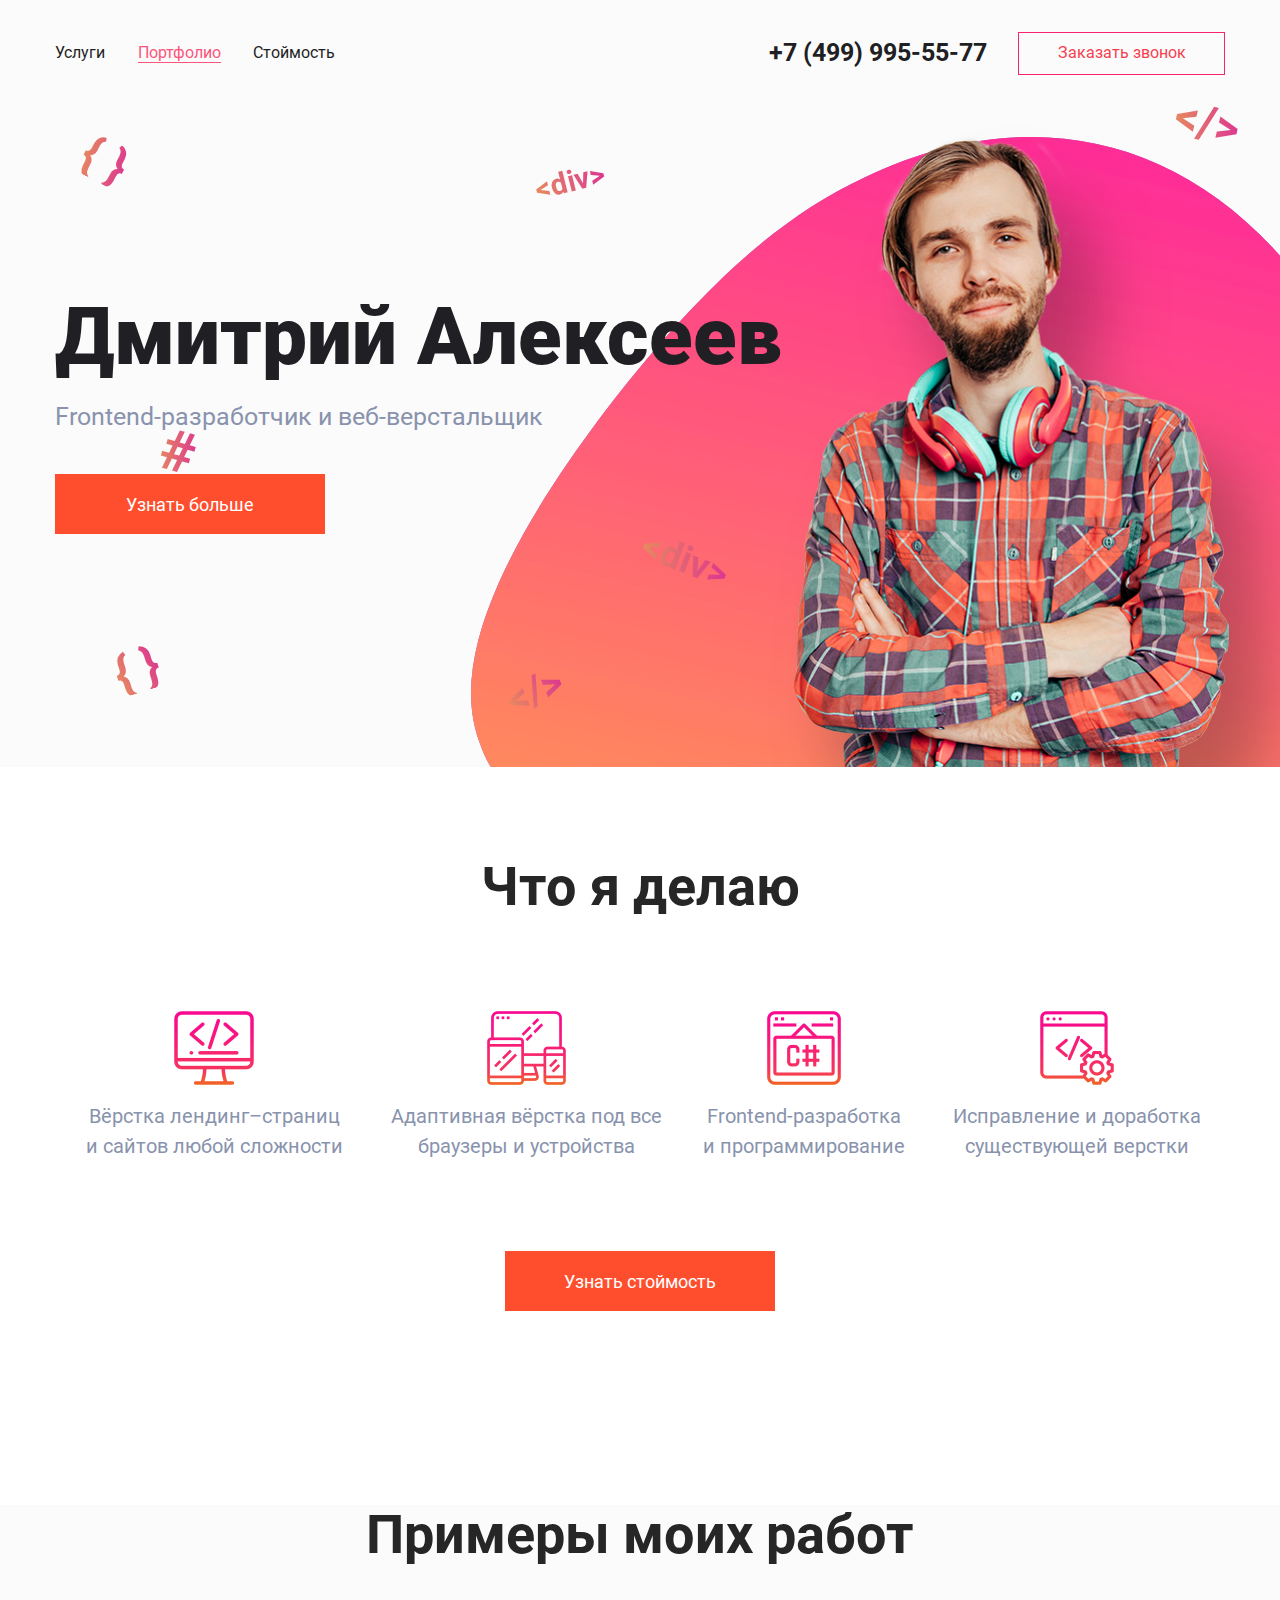
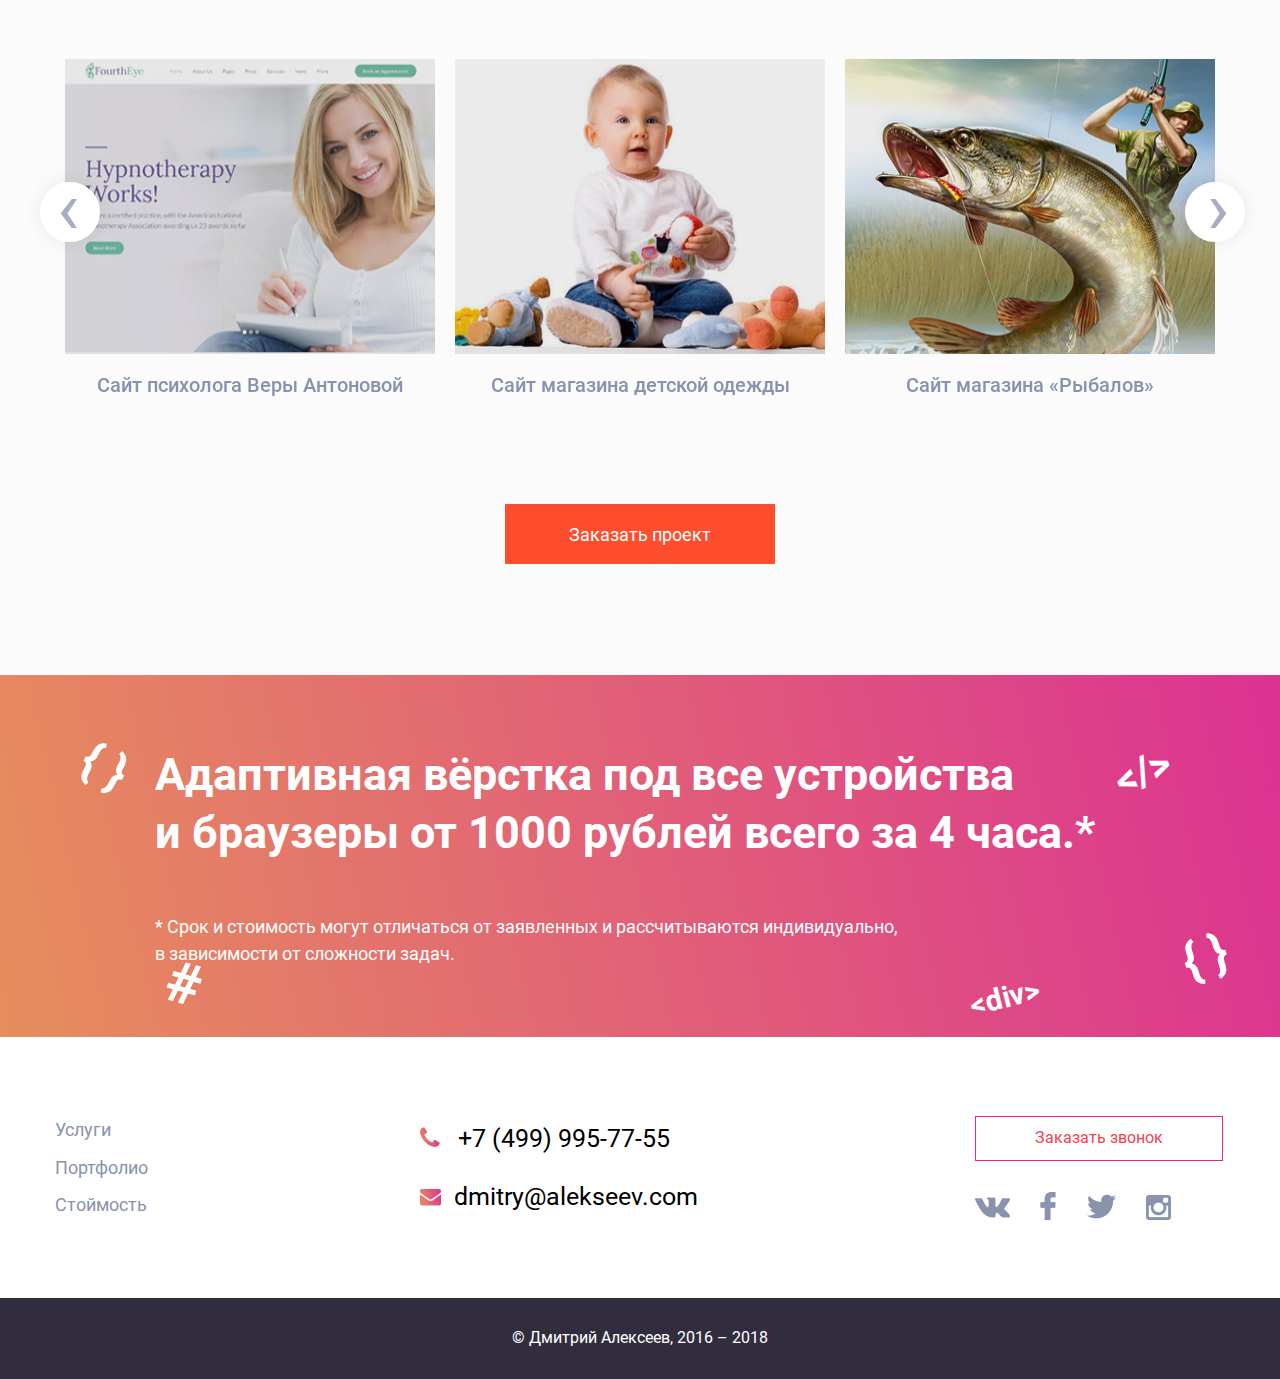
==== index.html @ 044ee938 "first commit" ====
<!DOCTYPE html>
<html lang="ru">
    <head>
        <title>Дипломный проект</title>
        <meta charset="utf-8">
        <meta name="viewport" content="width=device-width, initial-scale=1">
        <meta name="msapplication-TileColor" content="#f3b800">
        <meta name="theme-color" content="#ffc40d">
        <link rel="stylesheet" type="text/css" href="css/normalize.css">
        <link rel="stylesheet" type="text/css" href="slick/slick.css"/>
        <link rel="stylesheet" type="text/css" href="slick/slick-theme.css"/>
        <link rel="stylesheet" type="text/css" href="css/style.css">
        <link rel="stylesheet" type="text/css" href="css/media.css">
        <link rel="stylesheet" href="font-awesome/css/font-awesome.min.css">
        <link rel="apple-touch-icon" sizes="180x180" href="img/apple-touch-icon.png">
        <link rel="icon" type="image/png" sizes="32x32" href="img/favicon-32x32.png">
        <link rel="icon" type="image/png" sizes="16x16" href="img/favicon-16x16.png">
        <link rel="manifest" href="img/site.webmanifest">
        <script src="script/jquery-3.3.1.min.js"></script>
        <script src="slick/slick.min.js"></script>
        <script src="script/script.js"></script>    
    </head>
    <body>
        <header class="header">
            <div class="container header__container"> 
                <nav class="menu header__menu button_cursor">
                    <div class="button header-button__menu button_cursor"><img class="header-button__menu_image" src="img/navi.svg" alt="menu_navigation"></div>
                    <ul class="menu header__menu-list">
                        <li class="menu menu__item menu__item_view-header">Услуги</li>
                        <li class="menu menu__item menu__item_view-header menu__item_look">Портфолио</li>
                        <li class="menu menu__item menu__item_view-header">Стоймость</li>
                    </ul>   
                </nav>
                <div class="request-a-call">
                    <span class="phone request-a-call__phone">+7 (499) 995-55-77</span>
                    <button class="button request-a-call__button request-a-call__button_header button_cursor">Заказать звонок</button>
                    <div class="button request-a-call__button_mini button_cursor"><i class="fa fa-phone" aria-hidden="true"></i></div>
                </div>
            </div>          
        </header>
       
        <main class="main">
            <section class="business-card business-card_background-image">
                <div class="hanging-symbols hanging-symbols_color-violet">
                    <div class="hanging-symbols__first hanging-symbols__first_position-top">#</div>
                    <div class="hanging-symbols__second hanging-symbols__second_position-top">{ }</div>
                    <div class="hanging-symbols__third hanging-symbols__third_position-top" >{ }</div> 
                    <div class="hanging-symbols__fourth hanging-symbols__fourth_position-top">&lt;/&gt;</div>
                    <div class="hanging-symbols__fifth hanging-symbols__fifth_position-top">&lt;div&gt;</div>
                    <div class="hanging-symbols__sixth hanging-symbols__sixth_position-top">&lt;div&gt;</div>
                    <div class="hanging-symbols__eighth hanging-symbols__eighth_position-top">&lt;/&gt;</div>
                </div>
     
                <div class="container business-card__container">
                    <h2 class="headline headline__2 hidden">Визитная карточка</h2>
                    <div class="business-card__description">
                        <p class="text text__name">Дмитрий Алексеев</p>
                        <p class="text text__profession">Frontend-разработчик и&nbsp;веб-верстальщик</p>
                        <button class="button business_card__button button_cursor button_view">Узнать больше</button>
                    </div>
                    <div class="foto">
                        <div class="foto foto__shadow"></div>
                        <img class="foto foto__man" src="img/man.png" alt="man">
                    </div>   
                </div>      
            </section>
 
            <section class="skills">
                <div class="container">
                    <h2 class="headline headline__2 headline-position">Что я делаю</h2>
                    <ul class="skills-list skills-list_height">
                        <li class="skills-list skills-list__item skills-list__item_page-proofs skills-list__items_position">Вёрстка лендинг–страниц и&nbsp;сайтов любой сложности</li>
                        <li class="skills-list skills-list__item skills-list__item_responsive skills-list__items_position">Адаптивная вёрстка под все браузеры и&nbsp;устройства</li>
                        <li class="skills-list skills-list__item skills-list__item_development skills-list__items_position">Frontend-разработка и&nbsp;программирование</li>
                        <li class="skills-list skills-list__item skills-list__item_correction skills-list__items_position">Исправление и&nbsp;доработка существующей верстки</li>
                    </ul>
                    <button class="button skills__button button_position button_cursor button_view">Узнать стоймость</button>
                </div>    
            </section>

            <section class="work-examples">
                <div class="container">
                    <h2 class="headline headline__2 headline-position">Примеры моих работ</h2>
                    <div class="slider work-examples_slider ">
                        <div class="slider slider__item">
                            <img class="slider slider__image" src="img/1920/Layer2.jpg" alt="Сайт психолога Веры Антоновой">
                            <p class="slider slider__text">Сайт психолога Веры Антоновой</p>
                        </div>
                        <div class="slider slider__item">
                            <img class="slider slider__image" src="img/1920/Layer1.jpg" alt="Cайт магазина детской одежды">
                            <p class="slider slider__text">Cайт магазина детской одежды</p>
                        </div>
                        <div class="slider slider__item">
                            <img class="slider slider__image" src="img/1920/Layer3.jpg" alt="Cайт магазина Рыбалов">
                            <p class="slider slider__text">Cайт магазина &laquo;Рыбалов&raquo;</p>
                        </div>
                        <div class="slider slider__item">
                            <img class="slider slider__image" src="img/1920/Layer4.jpg" alt="Сайт студии пилатеса">
                            <p class="slider slider__text">Сайт студии пилатеса</p>
                        </div>
                        <div class="slider slider__item">
                            <img class="slider slider__image" src="img/1920/Layer5.jpg" alt="Cайт магазина Рыбалов">
                            <p class="slider slider__text">Сайт по освоению планеты Марс</p>
                        </div>
                        <div class="slider slider__item">
                            <img class="slider slider__image" src="img/1920/Layer6.jpg" alt="Cайт магазина Рыбалов">
                            <p class="slider slider__text">Сайт доставки еды &laquo;Миюши&raquo;</p>
                        </div>
                        <div class="slider slider__item">
                            <img class="slider slider__image" src="img/1920/Layer7.jpg" alt="Cайт магазина Рыбалов">
                            <p class="slider  slider__text">Сайт полиграфии</p>
                        </div>
                    </div>
                    <button class="button work-examples__button button_position button_cursor button_view">Заказать проект</button>
                </div>           
            </section>

            <section class="banner">
                <div class="container">
                    <h2 class="headline headline__2 hidden">Услуги</h2>
                    <div class="promo promo-center">
                        <p class="promo promo__main-text">Адаптивная вёрстка под все устройства и&nbsp;браузеры от&nbsp;1000 рублей всего за 4&nbsp;часа.*</p>
                        <p class="promo promo__footnote-text">* Срок и&nbsp;стоимость могут отличаться от&nbsp;заявленных и&nbsp;рассчитываются индивидуально, в&nbsp;зависимости от&nbsp;сложности задач.</p>
                    </div>   
                </div>
                <div class="hanging-symbols hanging-symbols_color-white">
                    <div class="hanging-symbols__first hanging-symbols__first_position-bottom">#</div>
                    <div class="hanging-symbols__second hanging-symbols__second_position-bottom">{ }</div>
                    <div class="hanging-symbols__third hanging-symbols__third_position-bottom">{ }</div> 
                    <div class="hanging-symbols__fourth hanging-symbols__fourth_position-bottom">&lt;/&gt;</div>
                    <div class="hanging-symbols__fifth hanging-symbols__fifth_position-bottom">&lt;div&gt;</div>
                </div>
            </section>
        </main>

        <footer class="footer">
                <div class="container footer__container">
                    <menu class="menu footer__menu button_cursor">
                        <li class="menu menu__item menu__item_view-footer">Услуги</li>
                        <li class="menu menu__item menu__item_view-footer">Портфолио</li>
                        <li class="menu menu__item menu__item_view-footer">Стоймость</li>
                    </menu>
                    <div class="info">
                        <div class="phone info__phone">
                            <i class="fa fa-phone" aria-hidden="true"></i>
                            <p class="phone footer__phone">+7 (499) 995-77-55</p>
                        </div>
                        <div class="email">
                            <i class="fa fa-envelope" aria-hidden="true"></i>
                            <address class="email footer__email">dmitry@alekseev.com</address>
                        </div>      
                    </div>
                    <div class="call-social-block">
                        <button class="button request-a-call__button request-a-call__button_footer button_cursor">Заказать звонок</button>
                        <div class="social-block">
                            <a href="https://vk.com/" target="block"><i class="sprite sprite-vk-_1_"></i></a>
                            <a href="https://ru-ru.facebook.com/" target="block"><i class="sprite sprite-facebook-logo-_1_"></i></a>
                            <a href="https://twitter.com/?lang=ru" target="block"><i class="sprite sprite-twitter-logo-silhouette"></i></a>
                            <a href="https://www.instagram.com/?hl=ru" target="block"><i class="sprite sprite-instagram-social-network-logo-of-photo-camera"></i></a>
                        </div>
                    </div>
                </div>
                <div class="copyright">
                        <small class="copyright__text">&copy; Дмитрий Алексеев, 2016 – 2018</small>
                </div>
        </footer>

        <section class="popup popup_request-a-call">   
            <form class="form form_view form_request-a-call">
                    <span class="button button_close">&#10006;</span>
                    <h3 class="headline form__headline">Заказать звонок</h3>
                    <input class="form form__item form__item-name" type="text" name="name" placeholder="Имя" required>
                    <input class="form form__item form__item-tel" type="text" name="tel" placeholder="Телефон" required>
                    <button class="button button_cursor button_view button_form">Заказать звонок</button>              
            </form>
        </section>

        <section class="popup popup_to-learn-more">   
            <form class="form form_view">
                <span class="button button_cursor button_close">&#10006;</span>
                <h3 class="headline form__headline">Узнать больше</h3>
                <input class="form form__item form__item-email" type="text" name="email" placeholder="e-mail" required>
                <input class="form form__item form__item-name" type="text" name="name" placeholder="Имя" required>
                <input class="form form__item form__item-tel" type="text" name="tel" placeholder="Телефон" required>
                <button class="button button_cursor button_view button_form">Узнать больше</button>              
            </form>
        </section>

        <section class="popup popup_find-out-the-cost">   
            <form class="form form_view">
                <span class="button button_cursor button_close">&#10006;</span>
                <h3 class="headline form__headline">Узнать стоимость</h3>
                <input class="form form__item form__item-email" type="text" name="email" placeholder="e-mail" required>
                <input class="form form__item form__item-name" type="text" name="name" placeholder="Имя" required>
                <input class="form form__item form__item-tel" type="text" name="tel" placeholder="Телефон" required>
                <button class="button button_cursor button_view button_form">Узнать стоимость</button>              
            </form>
        </section>

        <section class="popup popup_project-order">   
            <form class="form form_view">
                <span class="button button_cursor button_close">&#10006;</span>
                <h3 class="headline form__headline">Заказать проект</h3>
                <input class="form form__item form__item-email" type="text" name="email" placeholder="e-mail" required>
                <input class="form form__item form__item-name" type="text" name="name" placeholder="Имя" required>
                <input class="form form__item form__item-tel" type="text" name="tel" placeholder="Телефон" required>
                <button class="button button_cursor button_view button_form">Заказать проект</button>              
            </form>
        </section>
    </body>
</html>
---- css/style.css ----
/* roboto-regular - latin_cyrillic */
@font-face {
    font-family: 'Roboto';
    font-style: normal;
    font-weight: 400;
    src: url('../fonts/roboto-v18-latin_cyrillic-regular.eot'); /* IE9 Compat Modes */
    src: local('Roboto'), local('Roboto-Regular'),
         url('../fonts/roboto-v18-latin_cyrillic-regular.eot?#iefix') format('embedded-opentype'), /* IE6-IE8 */
         url('../fonts/roboto-v18-latin_cyrillic-regular.woff2') format('woff2'), /* Super Modern Browsers */
         url('../fonts/roboto-v18-latin_cyrillic-regular.woff') format('woff'), /* Modern Browsers */
         url('../fonts/roboto-v18-latin_cyrillic-regular.ttf') format('truetype'), /* Safari, Android, iOS */
         url('../fonts/roboto-v18-latin_cyrillic-regular.svg#Roboto') format('svg'); /* Legacy iOS */      
  }
  /* roboto-500 - latin_cyrillic */
  @font-face {
    font-family: 'Roboto';
    font-style: normal;
    font-weight: 500;
    src: url('../fonts/roboto-v18-latin_cyrillic-500.eot'); /* IE9 Compat Modes */
    src: local('Roboto Medium'), local('Roboto-Medium'),
         url('../fonts/roboto-v18-latin_cyrillic-500.eot?#iefix') format('embedded-opentype'), /* IE6-IE8 */
         url('../fonts/roboto-v18-latin_cyrillic-500.woff2') format('woff2'), /* Super Modern Browsers */
         url('../fonts/roboto-v18-latin_cyrillic-500.woff') format('woff'), /* Modern Browsers */
         url('../fonts/roboto-v18-latin_cyrillic-500.ttf') format('truetype'), /* Safari, Android, iOS */
         url('../fonts/roboto-v18-latin_cyrillic-500.svg#Roboto') format('svg'); /* Legacy iOS */
  }
  /* roboto-700 - latin_cyrillic */
  @font-face {
    font-family: 'Roboto';
    font-style: normal;
    font-weight: 700;
    src: url('../fonts/roboto-v18-latin_cyrillic-700.eot'); /* IE9 Compat Modes */
    src: local('Roboto Bold'), local('Roboto-Bold'),
         url('../fonts/roboto-v18-latin_cyrillic-700.eot?#iefix') format('embedded-opentype'), /* IE6-IE8 */
         url('../fonts/roboto-v18-latin_cyrillic-700.woff2') format('woff2'), /* Super Modern Browsers */
         url('../fonts/roboto-v18-latin_cyrillic-700.woff') format('woff'), /* Modern Browsers */
         url('../fonts/roboto-v18-latin_cyrillic-700.ttf') format('truetype'), /* Safari, Android, iOS */
         url('../fonts/roboto-v18-latin_cyrillic-700.svg#Roboto') format('svg'); /* Legacy iOS */
  }
  /* roboto-900 - latin_cyrillic */
  @font-face {
    font-family: 'Roboto';
    font-style: normal;
    font-weight: 900;
    src: url('../fonts/roboto-v18-latin_cyrillic-900.eot'); /* IE9 Compat Modes */
    src: local('Roboto Black'), local('Roboto-Black'),
         url('../fonts/roboto-v18-latin_cyrillic-900.eot?#iefix') format('embedded-opentype'), /* IE6-IE8 */
         url('../fonts/roboto-v18-latin_cyrillic-900.woff2') format('woff2'), /* Super Modern Browsers */
         url('../fonts/roboto-v18-latin_cyrillic-900.woff') format('woff'), /* Modern Browsers */
         url('../fonts/roboto-v18-latin_cyrillic-900.ttf') format('truetype'), /* Safari, Android, iOS */
         url('../fonts/roboto-v18-latin_cyrillic-900.svg#Roboto') format('svg'); /* Legacy iOS */
  }

html, body {
    width: 100%;
    min-width: 320px;

    margin: 0;
    padding: 0;
    
    font-family: 'Roboto', 'Raleway', 'Lato', ' Montserrat', sans-serif;
}

.hidden {
    display: none;
}
  
.text, .promo {margin: 0;}

li {list-style: none;}

a {text-decoration: none;}

.container {
    max-width: 1170px;
    width: 100%;
    margin: 0 auto;
}

.headline__2 {
    margin: 0;
    font-size: 54px;
    font-family: "Roboto";
    color: rgb(38, 38, 38);
    font-weight: 700;
    line-height: 1.1; 
}

.button {
    display: block;
    text-align: center;
}

.button_view {
    width: 270px;
    height: 60px;
    background-color: #ff4e2e;

    font-size: 18px;
    line-height: 60px;
    color: #ffffff;

    border: none;
}

.button_cursor {
    cursor: pointer;
}

/*Header*/

.header{
    height: 75px;
    background-color: #fbfbfb;
}

.header__container{
    display: flex;
    justify-content: space-between;
    padding-top: 25px
}

.header__menu{
    display: flex;
}

.header-button__menu{
    display: none;
}

.header__menu-list {
    width: 280px;
    height: 25px;
    display: flex;
    justify-content: space-between;
    align-items: center;
    padding: 0;
}

.menu__item_view-header {
    font-size: 16px;
    font-weight: 400;
    color: #1f1f24;
}

.menu__item_look{
    color: #fc557c;
    border-bottom: 1px #fc557c solid;
}

.request-a-call {
    width: 456px;
    display: flex;
    justify-content: space-between;
    align-items: center;
}

.request-a-call__phone {
    color: #1f1f24;
    font-size: 25px;
    font-weight: 700;
}

.request-a-call__button_header {
    width: 207px;
    height: 43px;
}

.request-a-call__button {
    background-color: #fbfbfb;
    border: 1px #f82370 solid;
    color: #f53f4f;
    font-size: 16px;
    font-weight: 400;
}

.request-a-call__button_mini {
    display: none;
}


/*main*/

/*business-card*/
.business-card {
    height: 692px;
    width: 100%;
    position: relative;
    overflow: hidden;
    display: flex;
    background-color: #fbfbfb;
}

.business-card_background-image {
    background-image: url(../img/Ellipse1.svg);
    background-repeat: no-repeat;
    background-position-x: 101%;
    background-position-y: 62px;
}

.hanging-symbols {
    font-size: 20px;
    font-family: "Roboto";
    font-weight: 700;
    line-height: 0.9;

    transition: all 10s cubic-bezier(0.25, 1.5, 0.75, 1.5);
    
}

.hanging-symbols_color-violet {
    color: rgb(96, 85, 196);
}

.hanging-symbols.growing {
    font-size: 60px;
}

.hanging-symbols__first {
    transform: matrix( 0.92,0.26,-0.26,0.92,0,0);   
}

.hanging-symbols__second {
    transform: matrix( 0.79,-0.25,0.25,0.79,0,0);
}

.hanging-symbols__third {
    transform: matrix( 0.72,0.37,-0.37,0.72,0,0);
}

.hanging-symbols__fourth{
    transform: matrix( 0.63,-0.26,0.26,0.63,0,0);
}

.hanging-symbols__fifth {
    transform: matrix( 0.48,-0.12,0.12,0.48,0,0); 
}

.hanging-symbols__sixth{
    transform: matrix( 0.59,0.22,-0.22,0.59,0,0);
}

.hanging-symbols__eighth {
    transform: matrix(0.75,0.18,-0.18,0.75,0,0);
}

.hanging-symbols__first_position-top{
    position: absolute;
    left: 12.5%;
    top: 350px;

    background: linear-gradient(77deg, rgb(230,142,93) 0%, rgb(220,51,146) 99%);
    -webkit-background-clip: text;
    color: transparent;
}

.hanging-symbols__second_position-top {
    position: absolute;
    left: 8.6%;
    top: 568px;

    background: linear-gradient(77deg, rgb(230,142,93) 0%, rgb(220,51,146) 99%);
    -webkit-background-clip: text;
    color: transparent;
}

.hanging-symbols__third_position-top {
    position: absolute;
    left: 6%;
    top: 59px;

    background: linear-gradient(77deg, rgb(230,142,93) 0%, rgb(220,51,146) 99%);
    -webkit-background-clip: text;
    color: transparent;
}

.hanging-symbols__fourth_position-top {
    position: absolute;
    left: 38.5%;
    top: 589px;

    background: linear-gradient(77deg, rgb(230,142,93) 0%, rgb(220,51,146) 99%);
    -webkit-background-clip: text;
    color: transparent;
}

.hanging-symbols__fifth_position-top {
    position: absolute;
    left: 39%;
    top: 80px;

    background: linear-gradient(77deg, rgb(230,142,93) 0%, rgb(220,51,146) 99%);
    -webkit-background-clip: text;
    color: transparent;
}

.hanging-symbols__sixth_position-top {
    position: absolute;  
    left: 48%;
    top: 458px;

    background: linear-gradient(77deg, rgb(230,142,93) 0%, rgb(220,51,146) 99%);
    -webkit-background-clip: text;
    color: transparent;
}

.hanging-symbols__eighth_position-top {
    position: absolute;
    left: 91%;
    top: 21px;

    background: linear-gradient(77deg, rgb(230,142,93) 0%, rgb(220,51,146) 99%);
    -webkit-background-clip: text;
    color: transparent;
}

.business-card__description {
    margin-top: 210px;
}

.text__name {
    font-size: 80px;
    font-weight: 900;
    line-height: 1.3;
    color: rgb(31, 31, 36);
}

.text__profession {
    font-size: 25px;
    line-height: 2.2;
    font-weight: 400;
    color: rgb(137, 147, 173);
}

.foto__man {
    position: absolute;
    left: 62%;
    top: 55px;
    width: 435px;  
}

.foto__shadow {
    position: absolute;
    left: 60%;
    top: 50px;
    width: 572px;
    height: 666px;
    background-image: url(../img/shadow.png);
} 

.business_card__button {
    margin-top: 30px;
}

/*Skills*/

.skills{
    height: 648px;
    padding-top: 90px;
}

.headline-position{
    text-align: center;
    margin-bottom: 95px;
}

.skills-list {
    
    display: flex;
    justify-content: space-between;

    padding: 0;
} 

.skills-list_height {
    height: 147px;
}

.skills-list__items_position {
    font-size: 20px;
    line-height: 1.5;
    font-weight: 400;
    color: rgb(137, 147, 173);
    text-align: center; 

    padding-top: 90px;
}
.skills-list__item {
    display: block;
    text-align: center
}

.skills-list__item_page-proofs {
    background-image: url(../img/tools-and-utensils.png);
    background-repeat: no-repeat;
    background-position-x: center;
}

.skills-list__item_responsive {
    background-image: url(../img/responsive.png);
    background-repeat: no-repeat;
    background-position-x: center;
}

.skills-list__item_development {
    background-image: url(../img/programming.png);
    background-repeat: no-repeat;
    background-position-x: center;
}

.skills-list__item_correction {
    background-image: url(../img/coding.png);
    background-repeat: no-repeat;
    background-position-x: center;
}

.skills__button{
    margin: 93px auto 0;
}

.work-examples {
    height: 770px;
    background-color: rgb(251, 251, 251);
} 


.slider__item {
    width: 370px;
    height: 355px;
    margin: 0 auto;   
}

.slider__image {
    width: 370px;
    height: 295px;
    margin: 0 auto;
    padding: 0;
}

.slider__text {
    font-size: 20px;
    font-weight: 500;
    color: rgb(137, 147, 173);
    text-align: center;
    vertical-align: bottom;
}

.slick4 {
    width: 61px;
    height: 60px;
    color: rgb(137, 147, 173);
    border-radius: 50%;
    background-color: rgb(255, 255, 255);
    box-shadow: 0px 0px 20px 0px rgba(0, 0, 0, 0.08);
    z-index: 10;
}

.slick-prev, .slick-next {
    z-index: 1005;
    width: 60px;
    height: 60px;
    border-radius: 50%;
    background-color: rgb(255, 255, 255);
    box-shadow: 0px 0px 20px 0px rgba(0, 0, 0, 0.08);
    margin-top: -25px;
}

.slick-prev {
    left: -15px;
}

.slick-next { 
    right: -20px;
}

.slick-prev:before, .slick-next:before {
    font-family: 'Roboto';
    font-weight: 400;
    color: rgb(137, 147, 173);
    font-size: 75px;
    line-height: 0.5;
}

.slick-prev:before {
    content: '\2039'; 
    padding-right: 5px;
}

.slick-next:before {
    content: '\203A';
    padding-left: 5px;
}

.slick-dots {
    bottom: 0; 
    margin: 0 auto -70px;
}

.slick-dots li {
    margin: 0 10px 0;
}

.slick-dots li button:before {
    content: '';
    width: 18px;
    height: 18px;
    border-radius: 50%;
    background-color: rgb(235, 235, 235);
    opacity: 1;
}

.slick-dots li.slick-active button:before {
    opacity: 1;
    background-color: rgb(255, 78, 46);     
}

.work-examples__button {
    margin: 90px auto 0;
}

/*banner*/
.banner {
    display: flex;
    align-items: center;
    height: 362px;
    background: linear-gradient(77deg, rgb(230,142,93) 0%, rgb(220,51,146) 99%);
}

.hanging-symbols_color-white {
    color: rgb(255, 255, 255);
} 

.hanging-symbols__first_position-bottom {
    position: absolute;
    left: 13%;
    top: 2557px;
}

.hanging-symbols__second_position-bottom {
    position: absolute;
    left: 92%;
    top: 2530px;
}

.hanging-symbols__third_position-bottom {
    position: absolute;
    left: 6%;
    top: 2340px;
}

.hanging-symbols__fourth_position-bottom {
    position: absolute;
    left: 86%;
    top: 2345px;
}

.hanging-symbols__fifth_position-bottom {
    position: absolute;
    left: 73%;
    top: 2571px;
}
.promo {
    max-width: 970px; 
}

.promo-center {
    margin: 0 auto;
}
  
.promo__main-text {
    font-size: 45px;
    font-weight: 700;
    line-height: 1.3;
    color: rgb(255, 255, 255);
    /*padding-top: 73px;
    padding-left: 113px;*/
}
 
.promo__footnote-text {
    max-width: 770px;
    font-size: 18px;
    line-height: 1.5;
    color: rgb(255, 255, 255);
    padding-top: 50px;
}

/*footer*/

.footer__container {
    height: 261px;
    display: flex;
    justify-content: space-between;
    align-items: center;
}

.footer__menu {
    flex-basis: 100px;
    padding: 0;
}

.menu__item_view-footer {
    font-size: 18px;
    font-weight: 400;
    line-height: 2.1;
    color: rgb(137, 147, 173);
}

.info {
    flex-basis: 290px;
}

.info__phone {
    width: 250px;
    display: flex;
    align-items: center;
    justify-content: space-between;
}

.footer__phone {
    font-size: 25px;
    font-weight: 400;
    color: rgb(0, 0, 0);
    line-height: 2.3;
    margin: 0;
}

.email  {
    width: 290px;
    display: flex;
    align-items: center;
    justify-content: space-around;
}

.footer__email {
    font-size: 25px;
    font-weight: 400;
    color: rgb(0, 0, 0);
    line-height: 2.3;
    font-style: normal;
}

.fa.fa-phone {
    font-size: 25px
}
  
.fa-phone {
    /*padding-top: 16px;*/
    background: linear-gradient(77deg, rgb(230,142,93) 0%, rgb(220,51,146) 99%);
    -webkit-background-clip: text;
    color: transparent;
}


.fa.fa-envelope {
    font-size: 21px;
}

.fa-envelope {
    background: linear-gradient(77deg, rgb(230,142,93) 0%, rgb(220,51,146) 99%);
    -webkit-background-clip: text;
    color: transparent;
}


.call-social-block {
    flex-basis: 250px;
}

.request-a-call__button_footer {
    width: 248px;
    height: 45px;
    background-color: #ffffff;
}

.social-block {
    display: flex;
    width: 200px;
    justify-content: space-between;
    margin-top: 36px;
}

.sprite {
    background-image: url(../img/spritesheet.png);
    background-repeat: no-repeat;
    display: block;
}

.sprite-facebook-logo-_1_ {
    width: 16px;
    height: 28px;
    background-position: -30px -30px;
    margin-top: -5px;
}

.sprite-instagram-social-network-logo-of-photo-camera {
    width: 25px;
    height: 25px;
    background-position: -106px -30px;
    margin-top: -2px;
    margin-right: 4px;
}

.sprite-twitter-logo-silhouette {
    width: 29px;
    height: 25px;
    background-position: -191px -30px;
    margin-top: -3px;
}

.sprite-vk-_1_ {
    width: 35px;
    height: 21px;
    background-position: -280px -30px;
}


.copyright {
    display: flex;
    align-items: center;
    justify-content: center;
    height: 81px;
    background-color: #322d3e;

}
.copyright__text{
    font-size: 16px;
    color: rgb(255, 255, 255);
}


/*form*/

.popup {
    width: 100%;
    height: 100%;

    position: fixed;
    top: 0;

    display: flex;
    align-items: center;
    justify-content: center;
    z-index: 1010;
    background: linear-gradient(77deg, rgb(230,142,93, 55%) 0%, rgb(220,51,146, 55%) 99%);   
}

.button_close {
    position: relative;
    top: 15px;
    left: 175px;
    font-size: 14px;
    font-weight: 900;
}

.form_view {
    width: 400px;
    background-color: #fbfbfb;
    border-radius: 15px;

}

.form__headline {
    color: #1f1f24;
    font-size: 25px;
    font-weight: 700;
    text-align: center;
}

.form__item {
    height: 35px;
    width: 270px;
    display: block;
    border-radius: 15px;
    border: 1px solid rgb(137, 147, 173);;
    text-align: center;
    margin: 30px auto;
}

.button_form {
    margin: 40px auto;
}

.popup_request-a-call {
    display: none;
}

.popup_to-learn-more {
    display: none;
}

.popup_find-out-the-cost {
    display: none;
}

.popup_project-order {
    display: none;
}

.carousel-hider {
    width: 600px;
    overflow: hidden;
}

/*стили для слайдера*/
---- css/media.css ----
@media (max-width : 1200px) {
    .container{
        max-width: 90%;
        padding-left: 5%;
        padding-right: 5%;
    }
    /*Header*/
    .header__container {
        padding-top: 25px;
    }

    .header-button__menu {
        display: block;
        width: 45px;
        height: 32px; 
        padding-top: 5px;
    }

    .header__menu-list {
        display: none;
    }

/*main*/
    .hanging-symbols__first_position-top {
        left: 5%;
        top: 634px;
    }

    .hanging-symbols__second_position-top {
        display: none;
    }

    .hanging-symbols__third_position-top {
        left: 10%;
        top: 159px;
    }

    .hanging-symbols__fourth_position-top {
        left: 36%;
        top: 579px;
    }
    .hanging-symbols__fifth_position-top {
        left: 78%;
        top: 144px;
    }

    .hanging-symbols__sixth_position-top {
        left: 75%;
    }

    .hanging-symbols__eighth_position-top {
        left: 43%;
        top: 100px;  
    }   

    .business-card_background-image {
        background-position-x: 150%;
    }

    .business-card__container {
        display: flex;
        justify-content: space-between;
    }

    .business-card-description {
        flex-basis: 490px;
    }

    .text__name {
        font-size: 54px;
    }

    .text__profession {
        line-height: 1.5;
    }

    .button_view {
        width: 320px;
        height: 68px;
    }
 
    .foto__man {
        position: static;
         width: 435px; 
         height: 637px;
         margin-top: 57px;
     }

     .foto__shadow {
         display: none;
     }

    .skills {
        height: 884px;
    }
    .skills-list_height {
        height: 375px;
    }

    .skills-list {
        flex-wrap: wrap;
        justify-content: space-around;
        
        margin: 0;
    }

    .skills-list__item  {
        flex-basis: 350px;
        height: 147px;
        padding-top: 93px;
    }

    .skills__button {
        margin: 100px auto 0;
    }

    .work-examples {
        height: 957px;
    }

    .slider__text {
        font-weight: 500;
        font-size: 25px;
    }

    .slider__image {
        width: 455px;
        height: 358px;
    }

    .hanging-symbols__first_position-bottom {
        left: 5%;
        top: 2875px;
        font-size: 40px;
    }

    .hanging-symbols__second_position-bottom {
        display: none;
    }

    .hanging-symbols__third_position-bottom {
        left: 20%;
        top: 2721px;
        font-size: 40px;
    }

    .hanging-symbols__fourth_position-bottom {
        left: 86%;
        top: 2745px;
        font-size: 40px;
    }

    .hanging-symbols__fifth_position-bottom {
        left: 60%;
        top: 2986px;
        font-size: 40px;
    }

    .footer__container {
        height: 287px;
    }   
}

@media (max-width : 1205px) {
    /*.slider__item {
        width: 455px;
        height: 406px;
        margin: 0 17px;   
    }
    
    .slider__image {
        width: 455px;
        height: 360px;
        margin: 0 auto;
        padding: 0;
    }*/

    /*.slider__text {
        font-size: 25px;
        font-weight: 500;
        line-height: 2;
        color: rgb(137, 147, 173);
        text-align: center;
        vertical-align: bottom;
    }   */

    .work-examples__button {
        margin: 170px auto 0;
    }
    
}

@media (max-width : 1026px) {

    .hanging-symbols__first_position-top {
        left: 5%;
        top: 634px;
    }

    .hanging-symbols__third_position-top {
        left: 16%;
        top: 159px;
    }

    .hanging-symbols__fourth_position-top {
        left: 33%;
        top: 579px;
    }

    .hanging-symbols__fifth_position-top {
        left: 84%;
        top: 140px;
    }

    .hanging-symbols__eighth_position-top {
        left: 40%;
        top: 236px;
    }

    .business-card {
        background-color: #fbfbfb;
        height: 694px;
    
        background-image: url(../img/Ellipse2.svg);
        background-repeat: no-repeat;
        background-position-x: right;
        background-position-y: 170px;
    }

    .promo__main-text {
        font-size: 40px;
    }

    .hanging-symbols__first_position-bottom {
        display: none;
    }

    .hanging-symbols__third_position-bottom {
        left: 16%;
        top: 2730px;
    }

    .hanging-symbols__fourth_position-bottom {
        left: 83%;
        top: 2985px;  
    }

    .hanging-symbols__fifth_position-bottom {
        left: 49%;
        top: 3005px;
    }


}

@media (max-width : 992px) {
    .container{
        max-width: 90%;
        padding-left: 5%;
        padding-right: 5%;
    }

    .hanging-symbols.growing {
        font-size: 40px;
    }

    .hanging-symbols__third_position-top {
        left: 5%;
        top: 415px;
    }

    .hanging-symbols__fifth_position-top {
        left: 80%;
        top: 140px;
    }

    .hanging-symbols__eighth_position-top {
        left: 23%;
        top: 95px;
    }


    .business-card__description {
        text-align: center;
    }

    .business_card__button {
        margin: 60px auto 0;
    }
}

@media (max-width : 855px){
    .hanging-symbols__eighth_position-top {
        left: 23%;
        top: 120px;
    }

    .business-card {
        position: static;
        overflow: visible;
    }

    .business-card__container {
        flex-wrap: wrap;
        justify-content: center;
    }

    .business-card__description {
        margin-top: 10px;
    }

    .foto {
        order: -1;
    }

    .headline-position {
        margin-top: 335px;
    }

    .hanging-symbols__third_position-bottom, 
    .hanging-symbols__fourth_position-bottom,
    .hanging-symbols__fifth_position-bottom {
        display: none;
    }
}

@media (max-width : 794px){
    .request-a-call {
        width: 430px;
    }

    .request-a-call__phone {
        font-size: 23px;
    }

    .skills {
        height: 1335px;
    }

    .skills-list_height {
        height: 845px;
    }

    .promo__main-text {
        font-size: 35px;
    }

    .promo__footnote-text {
        font-size: 16px;
        padding-top: 15px;
    }

    .footer__container {
        display: flex;
        flex-wrap: wrap;
        align-items: center;
    }

    .call-social-block {
        flex-basis: 95%;
        display: flex;
        justify-content: space-between;
        align-items: center;
    }

    .social-block {
        margin-top: 0;
        order: -1;
    }

}

@media (max-width : 576px){
    .container{
        padding: 15px 15px 0;
    }

    .hanging-symbols.growing {
        font-size: 30px;
    }
 
    .hanging-symbols__first_position-top {
        left: 13%;
        top: 345px;
    }

    .hanging-symbols__third_position-top {
        left: 24%;
        top: 171px;
    }

    .hanging-symbols__fourth_position-top {
        display: none;
    }

    .hanging-symbols__fifth_position-top {
    left: 78%;
    top: 55px;
}

    .hanging-symbols__sixth_position-top {
        top: 356px;
    }


    .business-card {
        height: 617px;
    }

    .text__name {
        font-size: 45px;
    }

    .text__profession {
        font-size: 20px;
    }

    .foto__man {
        width: 400px;
        height: 560px;
    }

    .request-a-call {
        width: 207px;
    }

    .request-a-call__phone {
        font-size: 23px;
        display: none;
    }

    .foto__man {
        margin-top: 42px;
    }

    .slick-dots {
        margin: 0 auto;
    }

    .slick-dots li button:before {
        width: 10px;
        height: 10px;
    }

    .work-examples__button {
        margin: 75px auto 0;
    }

    .skills {
        height: 1270px;
        padding-top: 330px;
    }

    .headline__2 {
        font-size: 45px;
    }

    .headline-position {
        margin-top: 0;
    }

    .work-examples {
        height: 845px;
    }

    .slider__image {
        width: 370px;
        height: 290px;
    }

    .banner {
        height: 310px;
    }

    .promo__main-text {
        font-size: 30px;
    }

    .promo__footnote-text {
        max-width: 95%;
    }

    .footer__container {
        height: 454px;
    }

    .info {
        flex-basis: 240px;
    }

    .info__phone {
        width: 200px;
    }

    .fa.fa-phone {
        font-size: 20px;
    }

    .footer__phone {
        font-size: 20px;
        color: rgb(137, 147, 173);
    }

    .email {
        width: 240px;
    }

    .fa.fa-envelope {
        font-size: 17px;
    }

    .footer__email {
        font-size: 20px;
        color: rgb(137, 147, 173);
    }

    .call-social-block {
        flex-basis: 100%;
        justify-content: center;
        flex-wrap: wrap;
    }

    .social-block {
        width: 60%;
        margin-top: 59px;
        padding-bottom: 35px;
        order: 0;
    }

    .request-a-call__button_footer {
        width: 320px;
        height: 68px;
        background-color: #ff4e2e;
        font-size: 18px;
        line-height: 60px;
        color: #ffffff;
        border: none;
    }

    
}

@media (max-width : 470px){

    .header-button__menu_image {
        width: 25px;
        height: 20px;
    }

    .request-a-call {
        width: 26px;
    }

    .request-a-call__button_header {
        display: none;
    }

    .request-a-call__button_mini  {
        display: block;
        width: 26px;
        height: 26px;

        background-image: url(../img/Ellipse3.png);
        background-repeat: no-repeat;
    }

    .request-a-call__button_mini .fa-phone {
        padding-top: 4px;
    }

    .hanging-symbols__eighth_position-top {
        left: 7%;
        top: 120px;
    }

    .hanging-symbols__fifth_position-top {
        left: 78%;
        top: 74px;
    }

    .hanging-symbols__third_position-top {
        left: 73%;
        top: 202px;
    }

    .hanging-symbols__first_position-top {
        left: 7%;
        top: 345px;
    }

    .business-card {
        height: 465px;
        background-image: url(../img/Ellipse2.svg);
    }

    .text__name {
        font-size: 30px;
        line-height: 51px;
        padding-top: 0;
        padding-left: 5px;
    }

    .text__profession {
        font-size: 16px;
        line-height: 24px;
        text-align: center;
    }

    .foto__man {
        width: 320px;
        height: 450px;
        margin-top: 0;
    }

    .button_view {
        width: 280px;
        height: 55px;
        margin-top: 21px;
        font-size: 16px;
    }

    .headline__2 {
        font-size: 30px;
        font-weight: 900;
    }

    .headline-position {
        margin-bottom: 50px;
    }

    .skills {
        height: 940px;
        padding-top: 225px;
    }

    .skills-list {
        width: 220px;
        justify-content: center;
        align-content: space-between;
        margin: 0 auto;
    }

    .skills-list_height {
        height: 630px;

    }

    .skills-list__item {
        font-size: 16px;
        line-height: 24px;
        height: 30px;
        flex-basis: 219px;
        padding-top: 70px;
        margin-bottom: 0;
    }

    .skills-list__item_page-proofs {
        text-indent: 0;
        background-image: url(../img/320/tools-and-utensils.png);
    }
    
    .skills-list__item_responsive {
        background-image: url(../img/320/responsive.png);
    }
    
    .skills-list__item_development {
        background-image: url(../img/320/programming.png);
    }
    
    .skills-list__item_correction {
        background-image: url(../img/320/coding.png);
    }

    .skills__button {
        margin: 100px auto 0;
    }

    .work-examples {
        height: 705px;
    }

    .slider__item {
        flex-basis: 280px;
        font-size: 18px;
    }

    .slider__image {
        width: 280px;
        height: 250px;
    }

    .slider__text {
        font-size: 18px;

    }

    .slick-dots li {
        margin: 0 5px 0;
    }

    .slick-dots {
        margin: 0 auto;
    }

    .slick-dots li button:before {
        width: 10px;
        height: 10px;
    }

    .work-examples__button {
        margin: 75px auto 0;
    }

    .banner {
        height: 437px;
    }

    .promo__main-text {
        font-size: 28px;
    }

    .footer__container {
        justify-content: center;
    }

    .footer__menu {
        flex-basis: 280px;
        padding: 0;
    }

    .info {
        flex-basis: 280px;
    }

    .request-a-call__button_footer {
        width: 280px;
        height: 55px;
    }

    .copyright {
        height: 50px;
    }

    .copyright small {
        font-size: 12px;
        line-height: 50px;
        padding-left: 0;
    }

    .form_view {
        width: 320px;
    }

    .button_close {
        left: 135px;
    }

}

@media (max-width : 340px){

    .business-card {
        height: 392px;
        background-image: url(../img/Ellipse4.svg);
        background-repeat: no-repeat;
        background-position-x: 100%;
        background-position-y: 90px;
    }

    .hanging-symbols__first_position-top {
        top: 206px;
    }

    .hanging-symbols__third_position-top {
        left: 15%;
        top: 100px;
    }

    .hanging-symbols__fourth_position-top {
        display: block;
        top: 18px;
        left: 55%;
    }

    .hanging-symbols__fifth_position-top {
        display: none;
    }

    .hanging-symbols__sixth_position-top {
        top: 49px;
        left: 74%;
    }

    .hanging-symbols__eighth_position-top {
        display: none;
    }

    .hanging-symbols__first_position-top {
        top: 180px;
        left: 5%;
    }

    .foto__man {
        width: 223px;
        height: 335px;
        margin-top: 42px;
    }
}
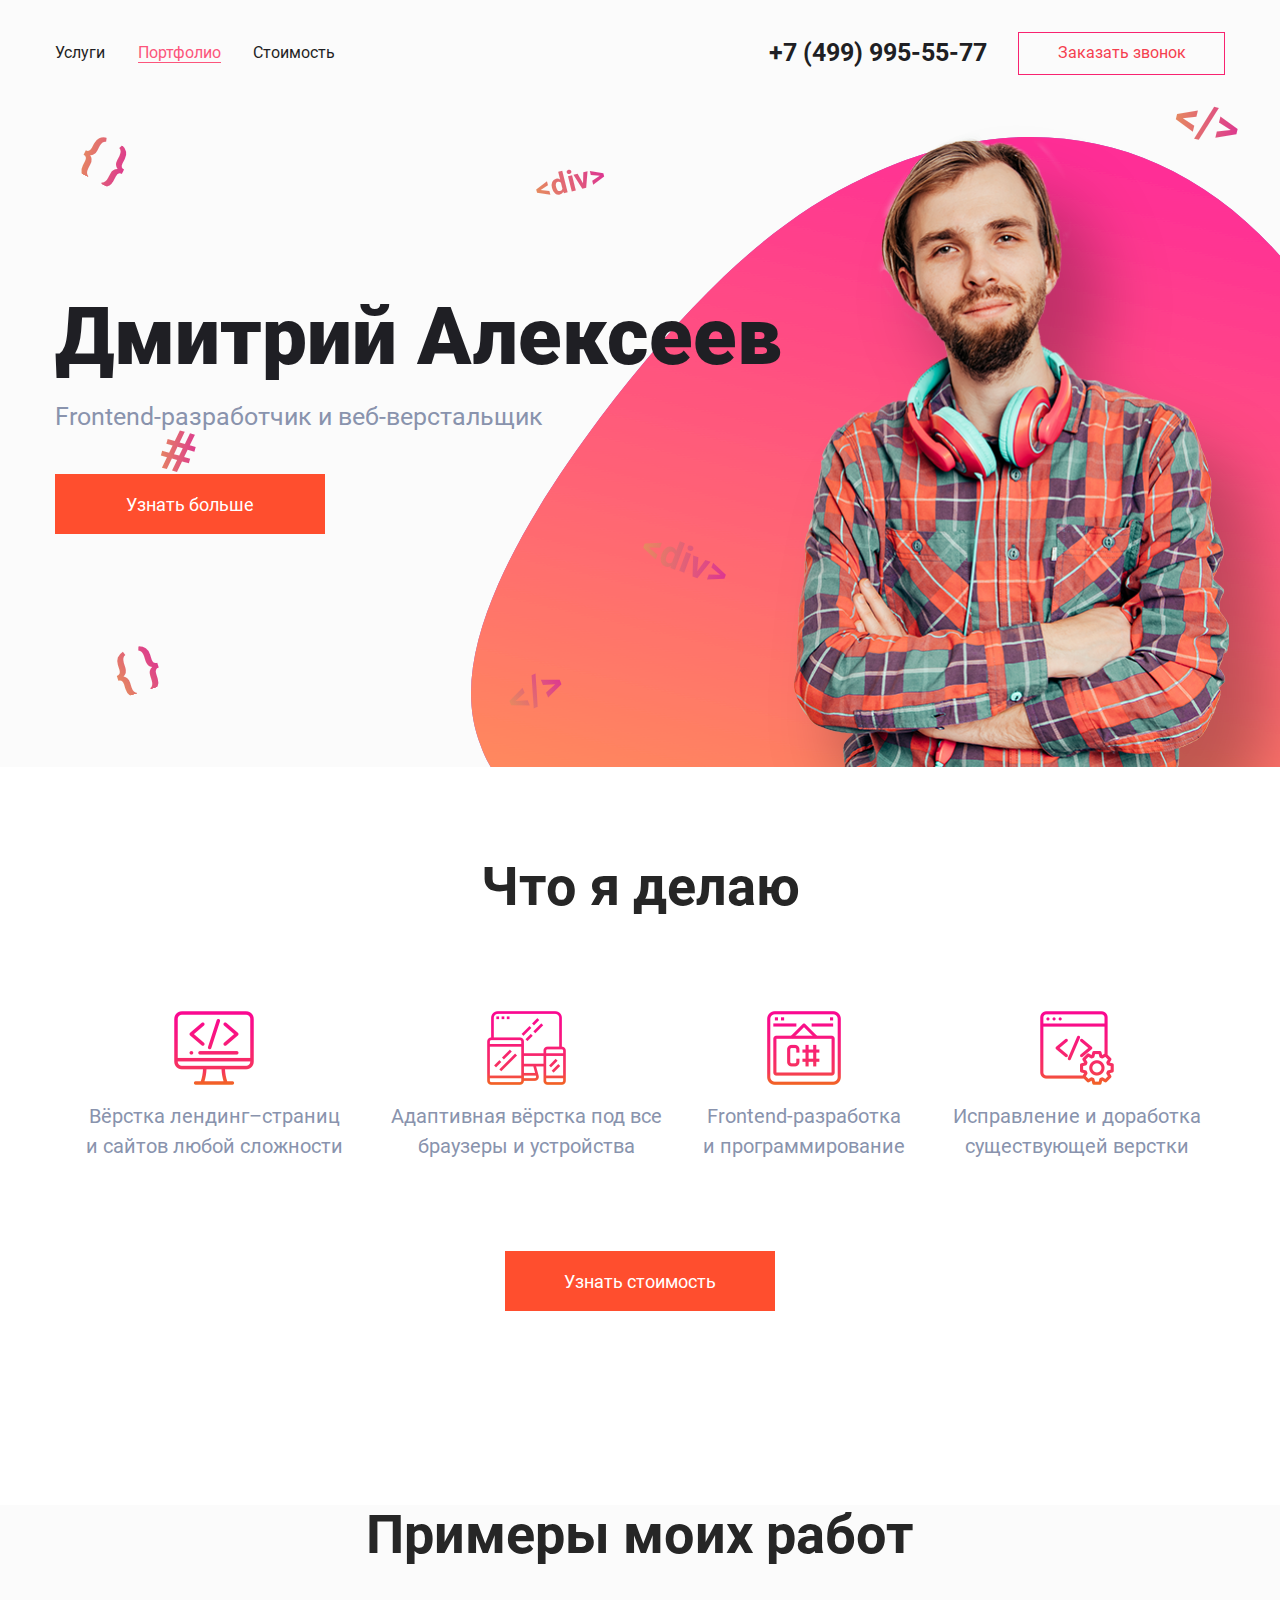
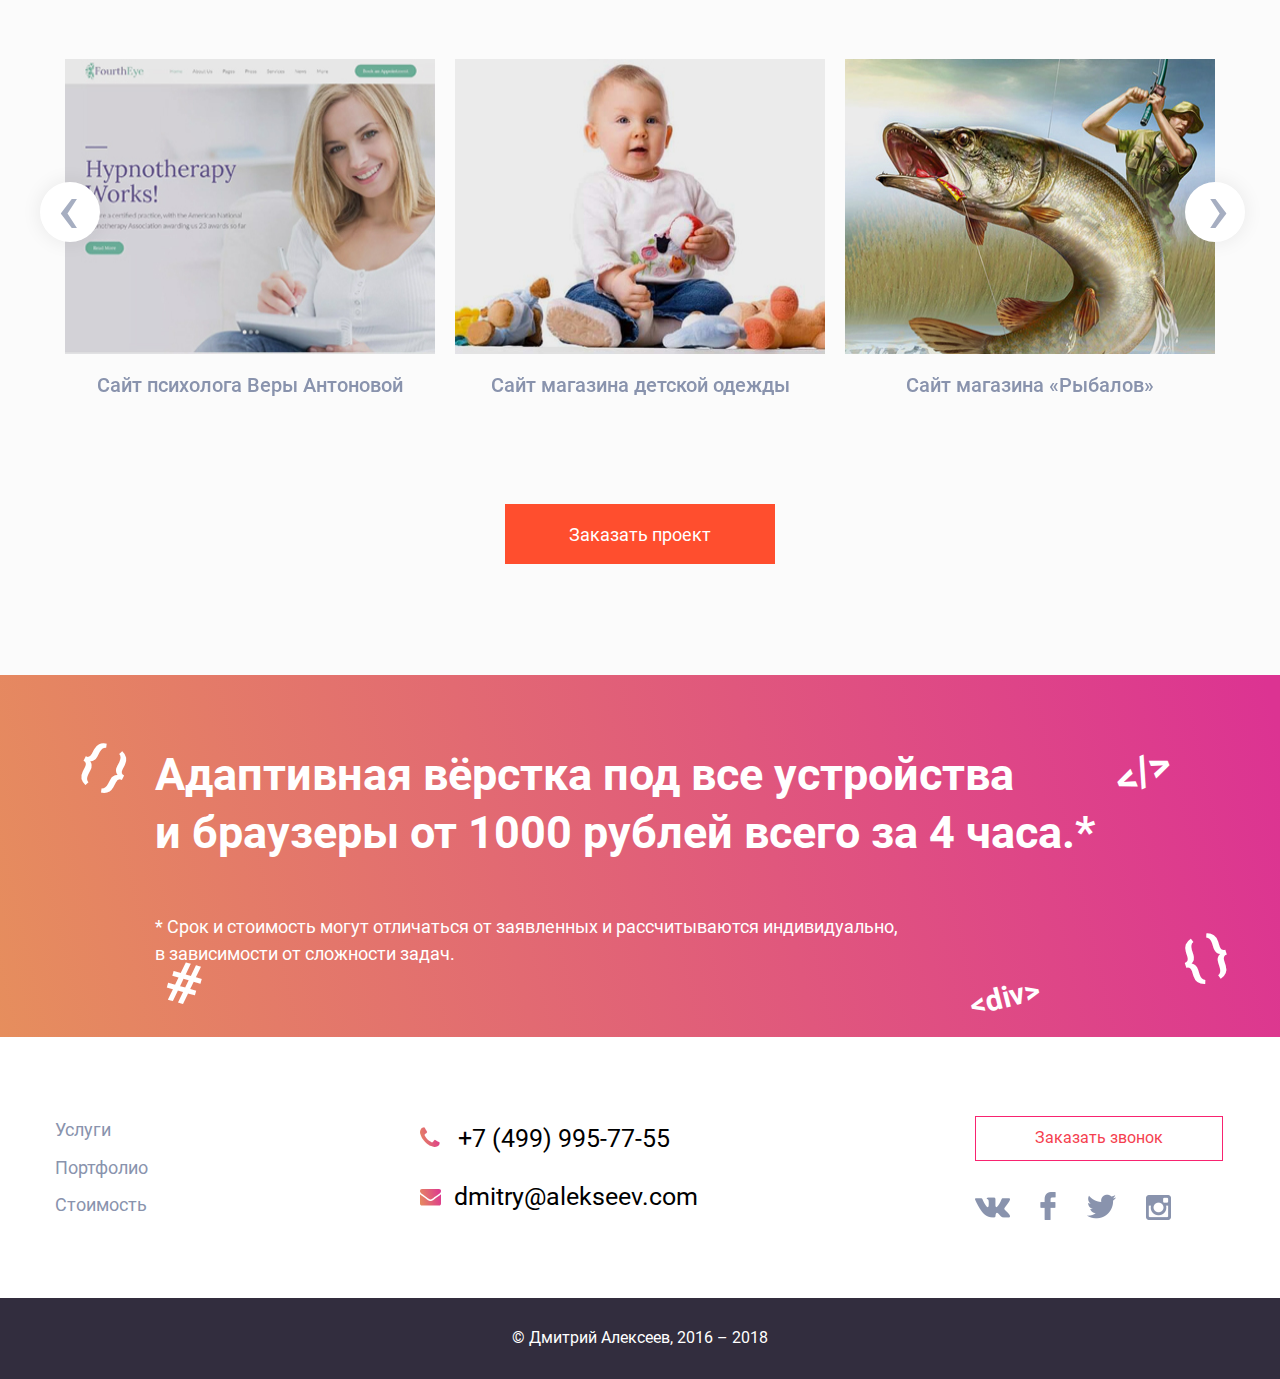
==== commit 77ff653a: "Edit by 03/07/2019" ====
--- a/index.html
+++ b/index.html
@@ -4,6 +4,7 @@
         <title>Дипломный проект</title>
         <meta charset="utf-8">
         <meta name="viewport" content="width=device-width, initial-scale=1">
+        <meta name="format-detection" content="telephone=no">
         <meta name="msapplication-TileColor" content="#f3b800">
         <meta name="theme-color" content="#ffc40d">
         <link rel="stylesheet" type="text/css" href="css/normalize.css">
@@ -17,6 +18,7 @@
         <link rel="icon" type="image/png" sizes="16x16" href="img/favicon-16x16.png">
         <link rel="manifest" href="img/site.webmanifest">
         <script src="script/jquery-3.3.1.min.js"></script>
+        <script src="script/jquery.inputmask.js"></script>
         <script src="slick/slick.min.js"></script>
         <script src="script/script.js"></script>    
     </head>
@@ -26,13 +28,13 @@
                 <nav class="menu header__menu button_cursor">
                     <div class="button header-button__menu button_cursor"><img class="header-button__menu_image" src="img/navi.svg" alt="menu_navigation"></div>
                     <ul class="menu header__menu-list">
-                        <li class="menu menu__item menu__item_view-header">Услуги</li>
-                        <li class="menu menu__item menu__item_view-header menu__item_look">Портфолио</li>
-                        <li class="menu menu__item menu__item_view-header">Стоймость</li>
+                        <li class="menu menu__item"><a class="menu__item_view-header" href=#services>Услуги</a></li>
+                        <li class="menu menu__item"><a class="menu__item_view-header menu__item_look" href="#portfolio">Портфолио</a></li>
+                        <li class="menu menu__item"><a class="menu__item_view-header" href="#cost">Стоимость</a></li>
                     </ul>   
                 </nav>
                 <div class="request-a-call">
-                    <span class="phone request-a-call__phone">+7 (499) 995-55-77</span>
+                    <a class="phone request-a-call__phone button_cursor" href="tel:+74999955577">+7 (499) 995-55-77</a>
                     <button class="button request-a-call__button request-a-call__button_header button_cursor">Заказать звонок</button>
                     <div class="button request-a-call__button_mini button_cursor"><i class="fa fa-phone" aria-hidden="true"></i></div>
                 </div>
@@ -66,7 +68,7 @@
             </section>
  
             <section class="skills">
-                <div class="container">
+                <div id="services" class="container">
                     <h2 class="headline headline__2 headline-position">Что я делаю</h2>
                     <ul class="skills-list skills-list_height">
                         <li class="skills-list skills-list__item skills-list__item_page-proofs skills-list__items_position">Вёрстка лендинг–страниц и&nbsp;сайтов любой сложности</li>
@@ -74,12 +76,12 @@
                         <li class="skills-list skills-list__item skills-list__item_development skills-list__items_position">Frontend-разработка и&nbsp;программирование</li>
                         <li class="skills-list skills-list__item skills-list__item_correction skills-list__items_position">Исправление и&nbsp;доработка существующей верстки</li>
                     </ul>
-                    <button class="button skills__button button_position button_cursor button_view">Узнать стоймость</button>
+                    <button class="button skills__button button_position button_cursor button_view">Узнать стоимость</button>
                 </div>    
             </section>
 
             <section class="work-examples">
-                <div class="container">
+                <div id="portfolio" class="container">
                     <h2 class="headline headline__2 headline-position">Примеры моих работ</h2>
                     <div class="slider work-examples_slider ">
                         <div class="slider slider__item">
@@ -88,11 +90,11 @@
                         </div>
                         <div class="slider slider__item">
                             <img class="slider slider__image" src="img/1920/Layer1.jpg" alt="Cайт магазина детской одежды">
-                            <p class="slider slider__text">Cайт магазина детской одежды</p>
+                            <p class="slider slider__text">Сайт магазина детской одежды</p>
                         </div>
                         <div class="slider slider__item">
                             <img class="slider slider__image" src="img/1920/Layer3.jpg" alt="Cайт магазина Рыбалов">
-                            <p class="slider slider__text">Cайт магазина &laquo;Рыбалов&raquo;</p>
+                            <p class="slider slider__text">Сайт магазина &laquo;Рыбалов&raquo;</p>
                         </div>
                         <div class="slider slider__item">
                             <img class="slider slider__image" src="img/1920/Layer4.jpg" alt="Сайт студии пилатеса">
@@ -116,7 +118,7 @@
             </section>
 
             <section class="banner">
-                <div class="container">
+                <div id="cost" class="container">
                     <h2 class="headline headline__2 hidden">Услуги</h2>
                     <div class="promo promo-center">
                         <p class="promo promo__main-text">Адаптивная вёрстка под все устройства и&nbsp;браузеры от&nbsp;1000 рублей всего за 4&nbsp;часа.*</p>
@@ -136,18 +138,18 @@
         <footer class="footer">
                 <div class="container footer__container">
                     <menu class="menu footer__menu button_cursor">
-                        <li class="menu menu__item menu__item_view-footer">Услуги</li>
-                        <li class="menu menu__item menu__item_view-footer">Портфолио</li>
-                        <li class="menu menu__item menu__item_view-footer">Стоймость</li>
+                        <li class="menu menu__item"><a class="menu__item_view-footer" href=#services>Услуги</a></li>
+                        <li class="menu menu__item"><a class="menu__item_view-footer" href="#portfolio">Портфолио</a></li>
+                        <li class="menu menu__item"><a class="menu__item_view-footer" href="#cost">Стоимость</a></li>
                     </menu>
                     <div class="info">
                         <div class="phone info__phone">
                             <i class="fa fa-phone" aria-hidden="true"></i>
-                            <p class="phone footer__phone">+7 (499) 995-77-55</p>
+                            <a class="phone footer__phone button_cursor" href="tel:+74999955577">+7 (499) 995-77-55</a>
                         </div>
                         <div class="email">
                             <i class="fa fa-envelope" aria-hidden="true"></i>
-                            <address class="email footer__email">dmitry@alekseev.com</address>
+                            <address class="email button_cursor"><a class="footer__email" href="mailto:dmitry@alekseev.com">dmitry@alekseev.com</a></address>
                         </div>      
                     </div>
                     <div class="call-social-block">
@@ -170,7 +172,7 @@
                     <span class="button button_close">&#10006;</span>
                     <h3 class="headline form__headline">Заказать звонок</h3>
                     <input class="form form__item form__item-name" type="text" name="name" placeholder="Имя" required>
-                    <input class="form form__item form__item-tel" type="text" name="tel" placeholder="Телефон" required>
+                    <input class="form form__item form__item-tel" type="tel" name="tel" placeholder="Телефон" required>
                     <button class="button button_cursor button_view button_form">Заказать звонок</button>              
             </form>
         </section>
@@ -179,9 +181,9 @@
             <form class="form form_view">
                 <span class="button button_cursor button_close">&#10006;</span>
                 <h3 class="headline form__headline">Узнать больше</h3>
-                <input class="form form__item form__item-email" type="text" name="email" placeholder="e-mail" required>
                 <input class="form form__item form__item-name" type="text" name="name" placeholder="Имя" required>
-                <input class="form form__item form__item-tel" type="text" name="tel" placeholder="Телефон" required>
+                <input class="form form__item form__item-email" type="email" name="email" placeholder="e-mail" required>
+                <input class="form form__item form__item-tel" type="tel" name="tel" placeholder="Телефон" required>
                 <button class="button button_cursor button_view button_form">Узнать больше</button>              
             </form>
         </section>
@@ -190,9 +192,9 @@
             <form class="form form_view">
                 <span class="button button_cursor button_close">&#10006;</span>
                 <h3 class="headline form__headline">Узнать стоимость</h3>
-                <input class="form form__item form__item-email" type="text" name="email" placeholder="e-mail" required>
                 <input class="form form__item form__item-name" type="text" name="name" placeholder="Имя" required>
-                <input class="form form__item form__item-tel" type="text" name="tel" placeholder="Телефон" required>
+                <input class="form form__item form__item-email" type="email" name="email" placeholder="e-mail" required>
+                <input class="form form__item form__item-tel" type="tel" name="tel" placeholder="Телефон" required>
                 <button class="button button_cursor button_view button_form">Узнать стоимость</button>              
             </form>
         </section>
@@ -201,9 +203,9 @@
             <form class="form form_view">
                 <span class="button button_cursor button_close">&#10006;</span>
                 <h3 class="headline form__headline">Заказать проект</h3>
-                <input class="form form__item form__item-email" type="text" name="email" placeholder="e-mail" required>
                 <input class="form form__item form__item-name" type="text" name="name" placeholder="Имя" required>
-                <input class="form form__item form__item-tel" type="text" name="tel" placeholder="Телефон" required>
+                <input class="form form__item form__item-email" type="email" name="email" placeholder="e-mail" required>
+                <input class="form form__item form__item-tel" type="tel" name="tel" placeholder="Телефон" required>
                 <button class="button button_cursor button_view button_form">Заказать проект</button>              
             </form>
         </section>
--- a/css/style.css
+++ b/css/style.css
@@ -572,8 +572,6 @@
     font-weight: 700;
     line-height: 1.3;
     color: rgb(255, 255, 255);
-    /*padding-top: 73px;
-    padding-left: 113px;*/
 }
  
 .promo__footnote-text {
@@ -644,7 +642,6 @@
 }
   
 .fa-phone {
-    /*padding-top: 16px;*/
     background: linear-gradient(77deg, rgb(230,142,93) 0%, rgb(220,51,146) 99%);
     -webkit-background-clip: text;
     color: transparent;
@@ -750,6 +747,7 @@
     left: 175px;
     font-size: 14px;
     font-weight: 900;
+    cursor: pointer;
 }
 
 .form_view {
@@ -771,10 +769,26 @@
     width: 270px;
     display: block;
     border-radius: 15px;
-    border: 1px solid rgb(137, 147, 173);;
+    border: 1px solid rgb(137, 147, 173);
+    font-size: 18px;
+    font-weight: 400;
+    color: #1f1f24;
     text-align: center;
+
     margin: 30px auto;
-}
+    outline: none; 
+}
+
+.form__item:valid {
+    border: 2px solid hsl(308, 82%, 35%);
+    border-radius: 15px;
+}
+
+.form__item:invalid {
+    border: 2px solid #f82370;
+    border-radius: 15px;
+}
+
 
 .button_form {
     margin: 40px auto;
@@ -801,7 +815,6 @@
     overflow: hidden;
 }
 
-/*стили для слайдера*/
 
 
   --- a/css/media.css
+++ b/css/media.css
@@ -18,6 +18,12 @@
 
     .header__menu-list {
         display: none;
+        height: 68px;
+        position: absolute;
+        top: 0;
+        left: 120px;
+        z-index: 10;
+        align-items: center;
     }
 
 /*main*/
@@ -162,28 +168,6 @@
 }
 
 @media (max-width : 1205px) {
-    /*.slider__item {
-        width: 455px;
-        height: 406px;
-        margin: 0 17px;   
-    }
-    
-    .slider__image {
-        width: 455px;
-        height: 360px;
-        margin: 0 auto;
-        padding: 0;
-    }*/
-
-    /*.slider__text {
-        font-size: 25px;
-        font-weight: 500;
-        line-height: 2;
-        color: rgb(137, 147, 173);
-        text-align: center;
-        vertical-align: bottom;
-    }   */
-
     .work-examples__button {
         margin: 170px auto 0;
     }
@@ -260,6 +244,11 @@
         padding-right: 5%;
     }
 
+    .header__menu-list {
+        top: 43px;
+        left: 5%;
+    }
+
     .hanging-symbols.growing {
         font-size: 40px;
     }
@@ -547,6 +536,12 @@
         height: 20px;
     }
 
+    .header__menu-list {
+        top: 0;
+        left: 15%;
+        height: 30px;
+    }
+
     .request-a-call {
         width: 26px;
     }
@@ -757,6 +752,14 @@
 
 }
 
+@media (max-width : 470px){
+    .header__menu-list {
+        top: 38px;
+        left: 7%;
+        height: 30px;
+    }
+}
+
 @media (max-width : 340px){
 
     .business-card {
@@ -778,7 +781,7 @@
 
     .hanging-symbols__fourth_position-top {
         display: block;
-        top: 18px;
+        top: 95px;
         left: 55%;
     }
 
@@ -787,10 +790,9 @@
     }
 
     .hanging-symbols__sixth_position-top {
-        top: 49px;
+        top: 129px;
         left: 74%;
     }
-
     .hanging-symbols__eighth_position-top {
         display: none;
     }
